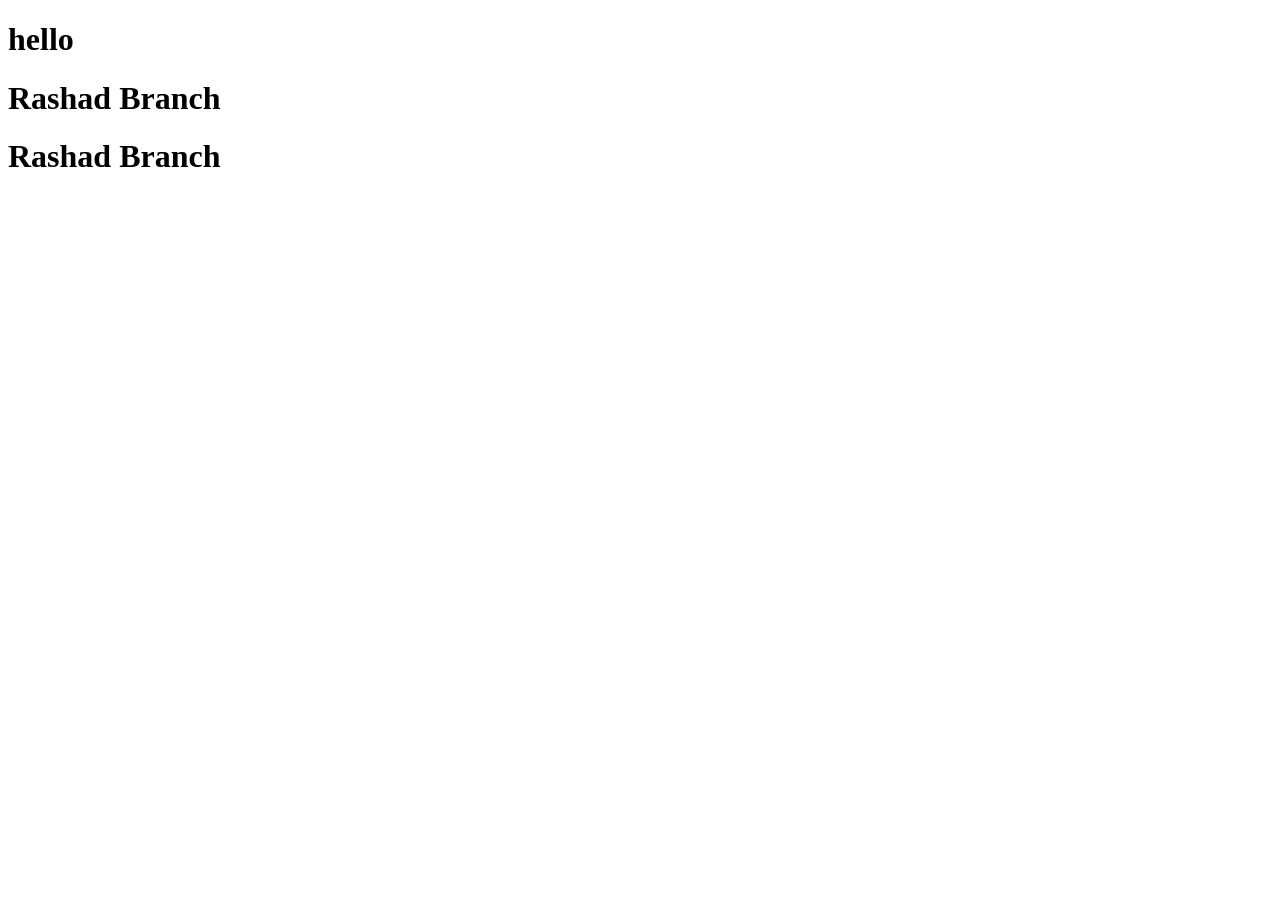
==== frontend/index.html @ f9af2b74 "Merge pull request #21 from GDG-TSU/rashad_branch Rashad branch" ====
<!DOCTYPE html>
<html lang="en">
<head>
    <meta charset="UTF-8">
    <meta name="viewport" content="width=device-width, initial-scale=1.0">
    <title>Document</title>
</head>
<body> 
    <h1>hello</h1>
    <h1>Rashad Branch</h1>
    <h1>Rashad Branch</h1>
    
</body>
</html>
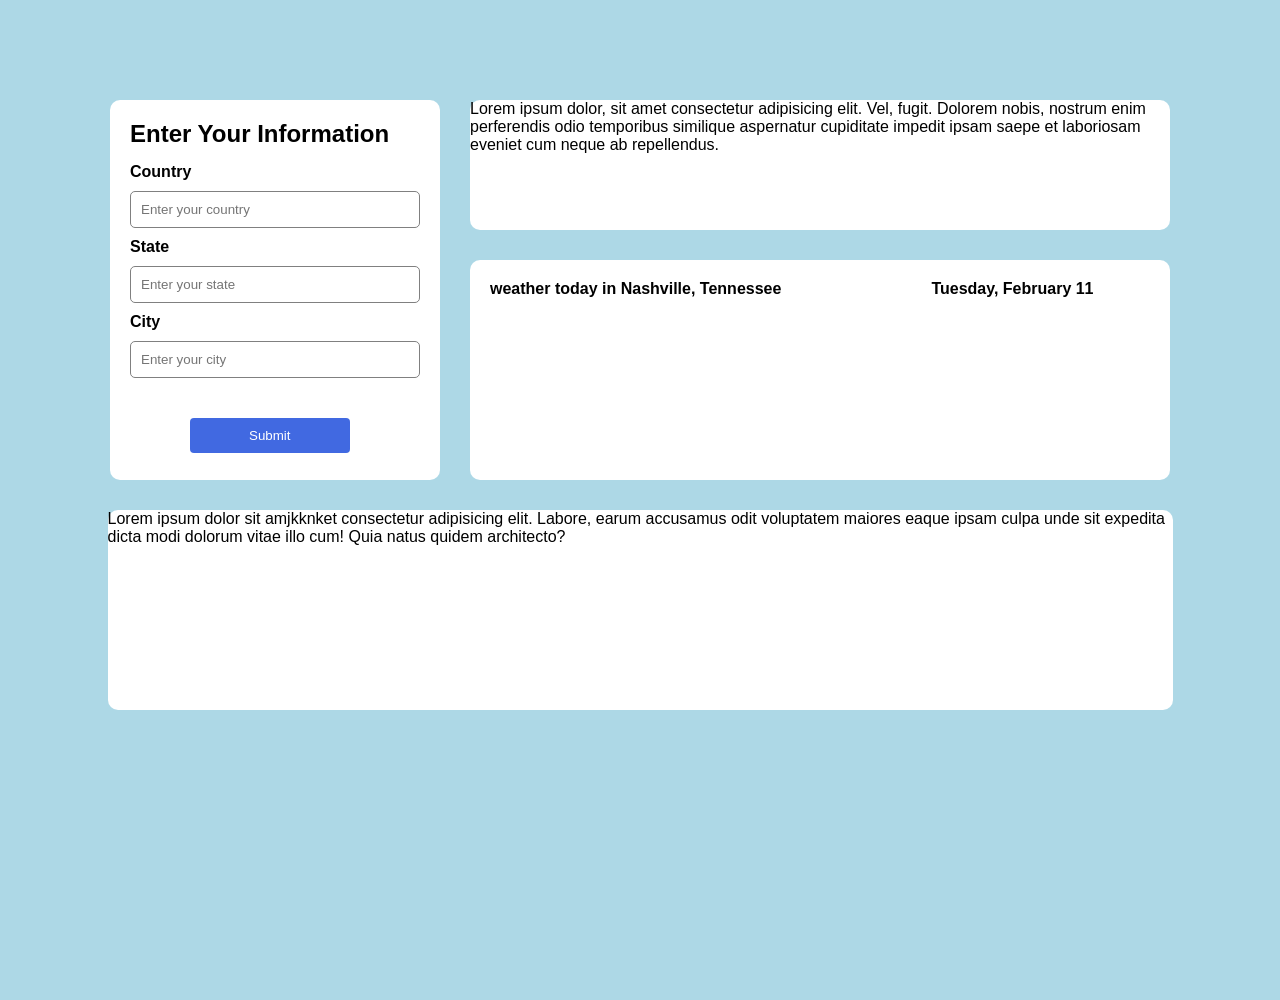
==== commit d8a28f74: "Changed name" ====
--- a/frontend/index.html
+++ b/frontend/index.html
@@ -3,12 +3,50 @@
 <head>
     <meta charset="UTF-8">
     <meta name="viewport" content="width=device-width, initial-scale=1.0">
-    <title>Document</title>
+    <title>skywatch TSU</title>
+    <link rel="stylesheet" href="index.css">
 </head>
-<body> 
-    <h1>hello</h1>
-    <h1>Rashad Branch</h1>
-    <h1>Rashad Branch</h1>
+<body>
+    <div class="maincontainer">
+        <div class="top">
+
+            
+            <div class="leftform">
+                <h2>Enter Your Information</h2>
+                <form action="michael.php" method="post">
+                    <label for="country"><strong>Country</strong></label><br>
+                    <input type="text" id="country" name="country" value="" placeholder="Enter your country"><br>
+                    <label for="state"><strong>State</strong></label><br>
+                    <input type="text" id="state" name="state" value="" placeholder="Enter your state"><br>
+                    <label for="City"><strong>City</strong></label><br>  
+                    <input type="text" id="state" name="state" value="" placeholder="Enter your city"><br>
+                    <button type="submit">Submit</button>
+                </form>
+             </div>
+
+             <div class="rightside">
+                <div class="topright">
+                    <p>Lorem ipsum dolor, sit amet consectetur adipisicing elit. Vel, fugit. Dolorem nobis, nostrum enim perferendis odio temporibus similique aspernatur cupiditate impedit ipsam saepe et laboriosam eveniet cum neque ab repellendus.</p>
+                </div>
+
+                <div class="bottomright">
+                    <div class="bottomrightcontainer">
+                        <h4>weather today in Nashville, Tennessee</h4>  <h4>Tuesday, February 11</h4>
+                    </div>
+                    
+                </div>
+                
+
+            </div>
+        </div>
     
+        <div class="bottom">
+            <p>Lorem ipsum dolor sit amjkknket consectetur adipisicing elit. Labore, earum accusamus odit voluptatem maiores eaque ipsam culpa unde sit expedita dicta modi dolorum vitae illo cum! Quia natus quidem architecto?</p>
+        </div>
+    </div>
+   
+ 
+
+  
 </body>
 </html>
--- a/frontend/index.css
+++ b/frontend/index.css
@@ -0,0 +1,93 @@
+*{
+    margin: 0;
+    padding: 0;
+    box-sizing: border-box;
+    font-family: Arial, sans-serif;
+}
+
+
+body{
+    background-color: lightblue;
+    width: 100vw;
+    height: 100vh;
+}
+
+.maincontainer{
+    display: flex;
+    flex-direction: column;
+    gap: 30px;
+    align-items: center;
+    margin-top: 100px;
+}
+
+.top{
+    display: flex;
+    flex-direction: row;
+    gap: 30px;
+}
+
+.bottom{
+    background-color: white; 
+    border-radius: 10px;
+    width: 1065px;
+    height: 200px; 
+}
+
+.leftform{
+    display: flex;
+    flex-direction: column;
+    gap: 15px;
+    background-color: white;
+    border-radius: 10px;
+    width: 330px;
+    height: 380px;
+    padding: 20px;
+}
+
+.rightside{
+    display: flex;
+    flex-direction: column;
+    gap: 30px;
+}
+
+.topright{
+    background-color: white;
+    border-radius: 10px;
+    width: 700px;
+    height: 130px;
+    
+}
+
+.bottomright{
+    background-color: white;
+    border-radius: 10px;
+    width: 700px;
+    height: 220px;
+}
+
+input, textarea{
+    width: 100%;
+    padding: 10px;
+    margin: 10px 0;
+    border: 1px solid grey;
+    border-radius: 5px;
+}   
+
+
+button{
+    width: 55%;
+    padding: 10px;
+    margin: 30px 60px;
+    border: none;
+    border-radius: 4px;
+    color: white;
+    background-color: royalblue;
+}
+
+.bottomrightcontainer{
+    display: flex;
+    flex-direction: row;
+    gap: 150px;
+    padding: 20px;
+}
+
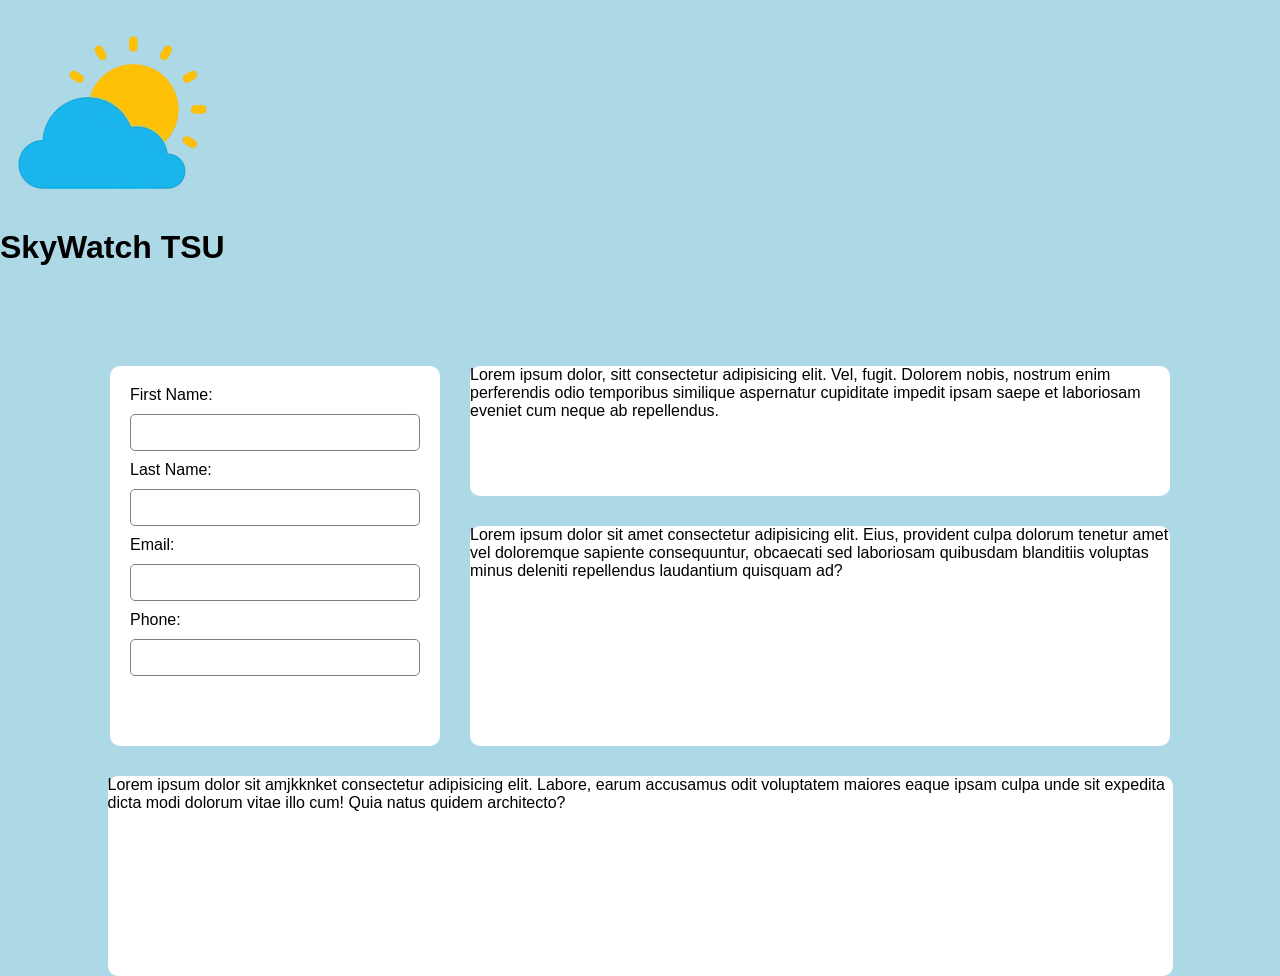
==== commit d151abe8: "changes" ====
--- a/frontend/index.html
+++ b/frontend/index.html
@@ -3,46 +3,57 @@
 <head>
     <meta charset="UTF-8">
     <meta name="viewport" content="width=device-width, initial-scale=1.0">
-    <title>skywatch TSU</title>
+    <title>Sky-Watch-TSU</title>
     <link rel="stylesheet" href="index.css">
 </head>
 <body>
+    <div class="header-container">
+        <div class="header-image">
+            <img class="img-weatherlogo" src="../assets/weather.png" alt="SkyWatch TSU">
+        </div>
+
+
+        <div class="header-text">
+            <h1>SkyWatch TSU</h1>
+        </div>
+
+    </div>
+
     <div class="maincontainer">
+
         <div class="top">
+            <div class="leftform">
+                <form action="michael.php" method="post">
+                    <label for="fname">First Name:</label><br>
+                    <input type="text" id="fname" name="fname" value=""><br>
+                    <label for="lname">Last Name:</label><br>
+                    <input type="text" id="lname" name="lname" value=""><br>
+                    <label for="email">Email:</label><br>
+                    <input type="text" id="email" name="email" value=""><br>
+                    <label for="phone">Phone:</label><br>
+                    <input type="text" id="phone" name="phone" value=""><br>    
+                </form>
+            </div>
 
-            
-            <div class="leftform">
-                <h2>Enter Your Information</h2>
-                <form action="michael.php" method="post">
-                    <label for="country"><strong>Country</strong></label><br>
-                    <input type="text" id="country" name="country" value="" placeholder="Enter your country"><br>
-                    <label for="state"><strong>State</strong></label><br>
-                    <input type="text" id="state" name="state" value="" placeholder="Enter your state"><br>
-                    <label for="City"><strong>City</strong></label><br>  
-                    <input type="text" id="state" name="state" value="" placeholder="Enter your city"><br>
-                    <button type="submit">Submit</button>
-                </form>
-             </div>
-
-             <div class="rightside">
+            <div class="rightside">
                 <div class="topright">
-                    <p>Lorem ipsum dolor, sit amet consectetur adipisicing elit. Vel, fugit. Dolorem nobis, nostrum enim perferendis odio temporibus similique aspernatur cupiditate impedit ipsam saepe et laboriosam eveniet cum neque ab repellendus.</p>
+                    <p>Lorem ipsum dolor, sitt consectetur adipisicing elit. Vel, fugit. Dolorem nobis, nostrum enim perferendis odio temporibus similique aspernatur cupiditate impedit ipsam saepe et laboriosam eveniet cum neque ab repellendus.</p>
                 </div>
 
                 <div class="bottomright">
-                    <div class="bottomrightcontainer">
-                        <h4>weather today in Nashville, Tennessee</h4>  <h4>Tuesday, February 11</h4>
-                    </div>
-                    
+                    <p>Lorem ipsum dolor sit amet consectetur adipisicing elit. Eius, provident culpa dolorum tenetur amet vel doloremque sapiente consequuntur, obcaecati sed laboriosam quibusdam blanditiis voluptas minus deleniti repellendus laudantium quisquam ad?</p>
                 </div>
                 
 
             </div>
+            
         </div>
-    
+
         <div class="bottom">
             <p>Lorem ipsum dolor sit amjkknket consectetur adipisicing elit. Labore, earum accusamus odit voluptatem maiores eaque ipsam culpa unde sit expedita dicta modi dolorum vitae illo cum! Quia natus quidem architecto?</p>
         </div>
+    
+        
     </div>
    
  
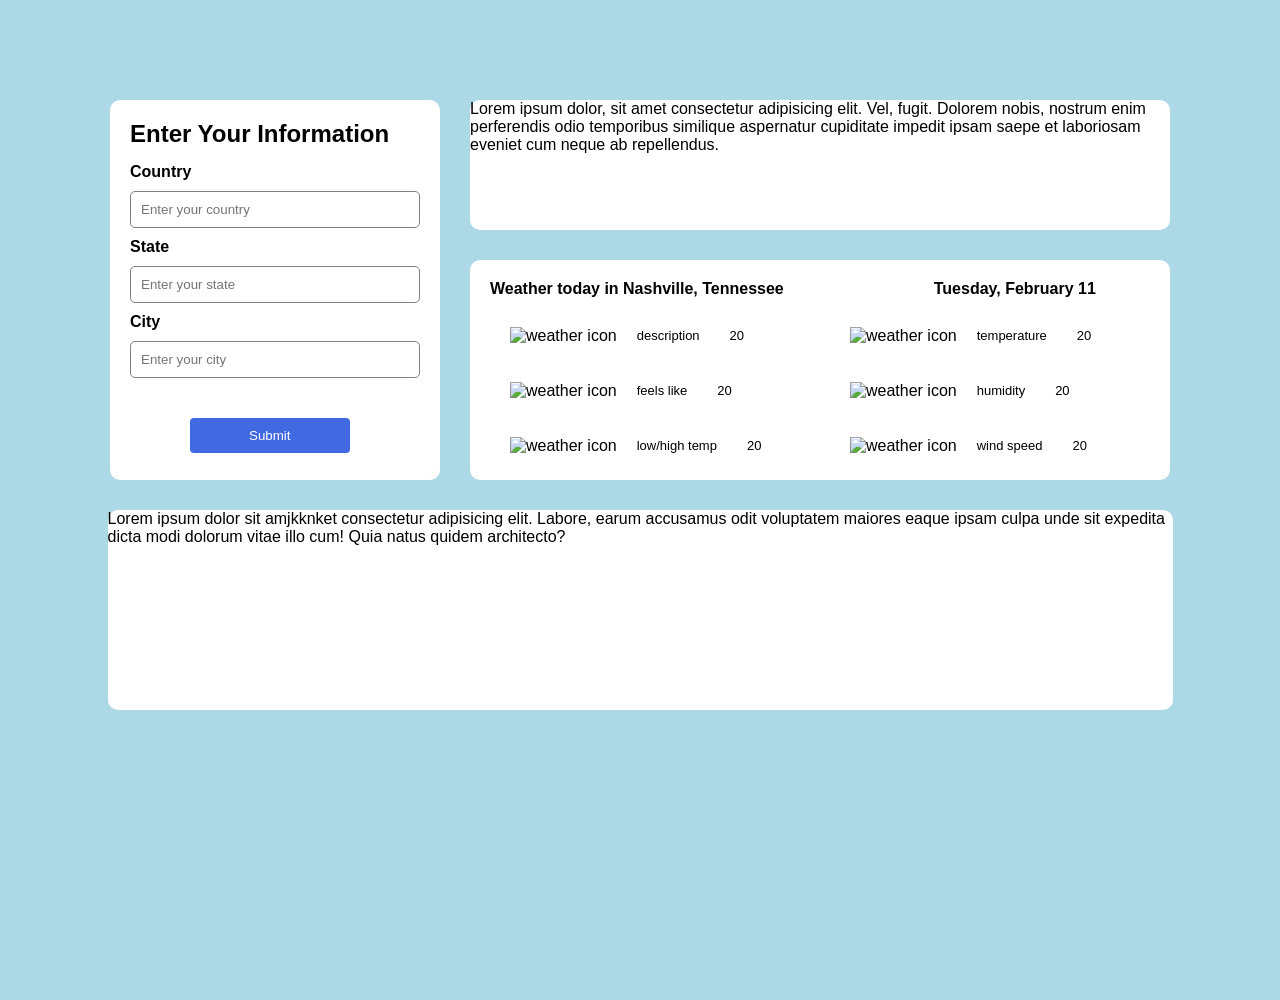
==== commit 7185b179: "bottom right complete" ====
--- a/frontend/index.html
+++ b/frontend/index.html
@@ -3,57 +3,83 @@
 <head>
     <meta charset="UTF-8">
     <meta name="viewport" content="width=device-width, initial-scale=1.0">
-    <title>Sky-Watch-TSU</title>
+    <title>skywatch TSU</title>
     <link rel="stylesheet" href="index.css">
 </head>
 <body>
-    <div class="header-container">
-        <div class="header-image">
-            <img class="img-weatherlogo" src="../assets/weather.png" alt="SkyWatch TSU">
-        </div>
+    <div class="maincontainer">
+        <div class="top">
 
+            
+            <div class="leftform">
+                <h2>Enter Your Information</h2>
+                <form action="michael.php" method="post">
+                    <label for="country"><strong>Country</strong></label><br>
+                    <input type="text" id="country" name="country" value="" placeholder="Enter your country"><br>
+                    <label for="state"><strong>State</strong></label><br>
+                    <input type="text" id="state" name="state" value="" placeholder="Enter your state"><br>
+                    <label for="City"><strong>City</strong></label><br>  
+                    <input type="text" id="state" name="state" value="" placeholder="Enter your city"><br>
+                    <button type="submit">Submit</button>
+                </form>
+             </div>
 
-        <div class="header-text">
-            <h1>SkyWatch TSU</h1>
-        </div>
-
-    </div>
-
-    <div class="maincontainer">
-
-        <div class="top">
-            <div class="leftform">
-                <form action="michael.php" method="post">
-                    <label for="fname">First Name:</label><br>
-                    <input type="text" id="fname" name="fname" value=""><br>
-                    <label for="lname">Last Name:</label><br>
-                    <input type="text" id="lname" name="lname" value=""><br>
-                    <label for="email">Email:</label><br>
-                    <input type="text" id="email" name="email" value=""><br>
-                    <label for="phone">Phone:</label><br>
-                    <input type="text" id="phone" name="phone" value=""><br>    
-                </form>
-            </div>
-
-            <div class="rightside">
+             <div class="rightside">
                 <div class="topright">
-                    <p>Lorem ipsum dolor, sitt consectetur adipisicing elit. Vel, fugit. Dolorem nobis, nostrum enim perferendis odio temporibus similique aspernatur cupiditate impedit ipsam saepe et laboriosam eveniet cum neque ab repellendus.</p>
+                    <p>Lorem ipsum dolor, sit amet consectetur adipisicing elit. Vel, fugit. Dolorem nobis, nostrum enim perferendis odio temporibus similique aspernatur cupiditate impedit ipsam saepe et laboriosam eveniet cum neque ab repellendus.</p>
                 </div>
 
                 <div class="bottomright">
-                    <p>Lorem ipsum dolor sit amet consectetur adipisicing elit. Eius, provident culpa dolorum tenetur amet vel doloremque sapiente consequuntur, obcaecati sed laboriosam quibusdam blanditiis voluptas minus deleniti repellendus laudantium quisquam ad?</p>
+                    <div class="bottomRightHeader">
+                        <h4>Weather today in Nashville, Tennessee</h4> 
+                        <h4>Tuesday, February 11</h4>
+                    </div>
+                    
+                    <div class="bottomRightBody">
+                        <div class="item">
+                            <img src=""alt="weather icon">
+                            <p class="pgraph">description</p>
+                            <p class="pgraph">20</p>
+                        </div>
+
+                        <div class="item">
+                            <img src=""alt="weather icon">
+                            <p class="pgraph">temperature</p>
+                            <p class="pgraph">20</p>
+                        </div>
+
+                        <div class="item">
+                            <img src=""alt="weather icon">
+                            <p class="pgraph">feels like</p>
+                            <p class="pgraph">20</p>
+                        </div>
+
+                        <div class="item">
+                            <img src=""alt="weather icon">
+                            <p class="pgraph">humidity</p>
+                            <p class="pgraph">20</p>
+                        </div>
+
+                        <div class="item">
+                            <img src=""alt="weather icon">
+                            <p class="pgraph">low/high temp</p>
+                            <p class="pgraph">20</p>
+                        </div>
+
+                        <div class="item">
+                            <img src=""alt="weather icon">
+                            <p class="pgraph">wind speed</p>
+                            <p class="pgraph">20</p>
+                        </div>           
+
+                    </div>
                 </div>
-                
-
             </div>
-            
         </div>
-
+    
         <div class="bottom">
             <p>Lorem ipsum dolor sit amjkknket consectetur adipisicing elit. Labore, earum accusamus odit voluptatem maiores eaque ipsam culpa unde sit expedita dicta modi dolorum vitae illo cum! Quia natus quidem architecto?</p>
         </div>
-    
-        
     </div>
    
  
--- a/frontend/index.css
+++ b/frontend/index.css
@@ -84,10 +84,29 @@
     background-color: royalblue;
 }
 
-.bottomrightcontainer{
+.bottomRightHeader{
     display: flex;
     flex-direction: row;
     gap: 150px;
     padding: 20px;
 }
 
+.bottomRightBody {
+    display: grid;
+    grid-template-columns: repeat(2, 1fr);
+    gap: 20px;
+    padding-left: 40px;
+}
+
+.pgraph{
+    font-size: 13px;
+    padding: 10px
+}
+
+.item{
+    display: flex;
+    flex-direction: row;
+    gap: 10px;
+    text-align: center;
+    align-items: center;
+}
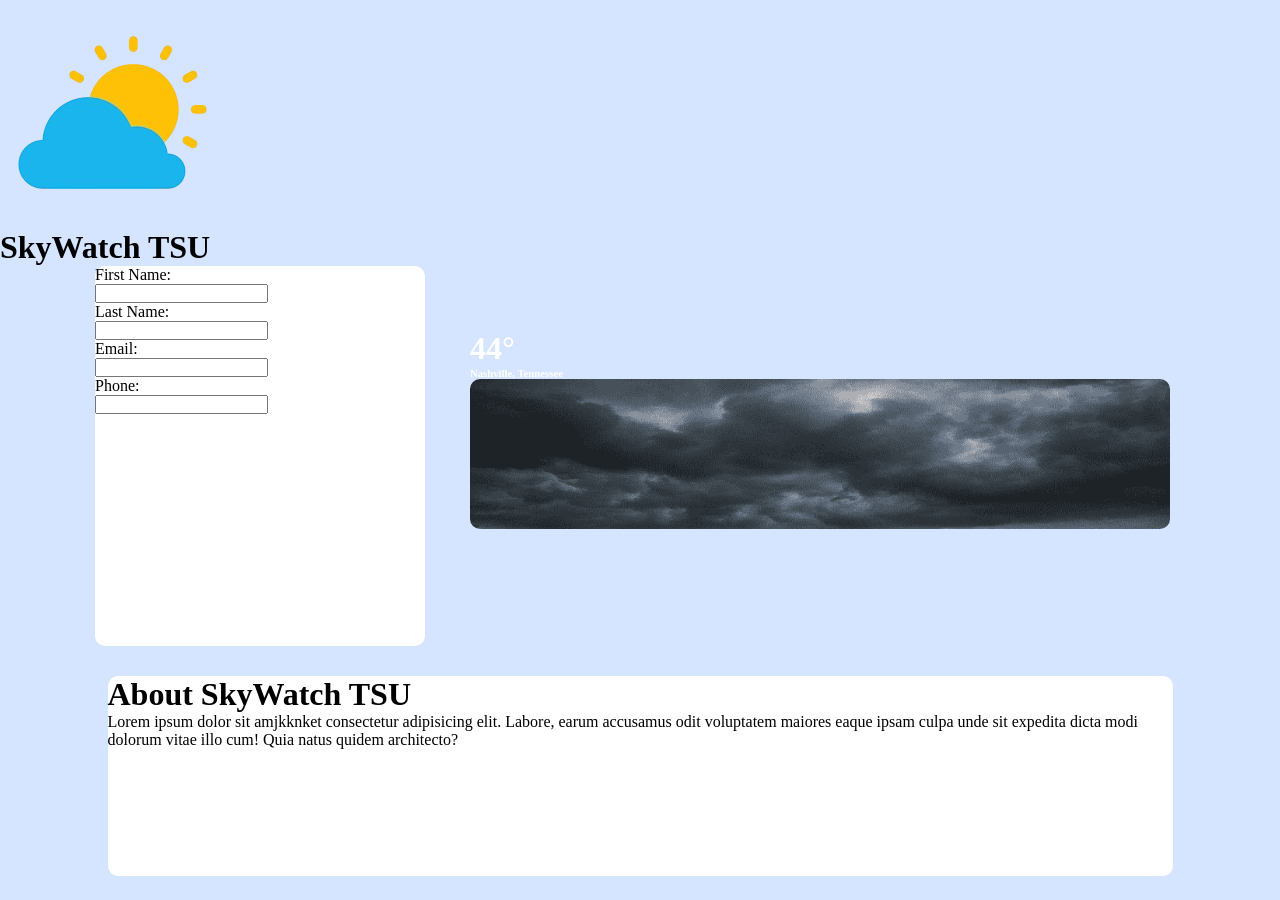
==== commit 0481d9a2: "updated code" ====
--- a/frontend/index.html
+++ b/frontend/index.html
@@ -3,83 +3,62 @@
 <head>
     <meta charset="UTF-8">
     <meta name="viewport" content="width=device-width, initial-scale=1.0">
-    <title>skywatch TSU</title>
+    <title>Sky-Watch-TSU</title>
     <link rel="stylesheet" href="index.css">
 </head>
 <body>
+    <div class="header-container">
+        <div class="header-image">
+            <img class="img-weatherlogo" src="../assets/weather.png" alt="SkyWatch TSU">
+        </div>
+
+
+        <div class="header-text">
+            <h1>SkyWatch TSU</h1>
+        </div>
+
+    </div>
+
     <div class="maincontainer">
+
         <div class="top">
+            <div class="leftform">
+                <form action="michael.php" method="post">
+                    <label for="fname">First Name:</label><br>
+                    <input type="text" id="fname" name="fname" value=""><br>
+                    <label for="lname">Last Name:</label><br>
+                    <input type="text" id="lname" name="lname" value=""><br>
+                    <label for="email">Email:</label><br>
+                    <input type="text" id="email" name="email" value=""><br>
+                    <label for="phone">Phone:</label><br>
+                    <input type="text" id="phone" name="phone" value=""><br>    
+                </form>
+            </div>
 
-            
-            <div class="leftform">
-                <h2>Enter Your Information</h2>
-                <form action="michael.php" method="post">
-                    <label for="country"><strong>Country</strong></label><br>
-                    <input type="text" id="country" name="country" value="" placeholder="Enter your country"><br>
-                    <label for="state"><strong>State</strong></label><br>
-                    <input type="text" id="state" name="state" value="" placeholder="Enter your state"><br>
-                    <label for="City"><strong>City</strong></label><br>  
-                    <input type="text" id="state" name="state" value="" placeholder="Enter your city"><br>
-                    <button type="submit">Submit</button>
-                </form>
-             </div>
-
-             <div class="rightside">
+            <div class="rightside">
                 <div class="topright">
-                    <p>Lorem ipsum dolor, sit amet consectetur adipisicing elit. Vel, fugit. Dolorem nobis, nostrum enim perferendis odio temporibus similique aspernatur cupiditate impedit ipsam saepe et laboriosam eveniet cum neque ab repellendus.</p>
+                    <div class="text">
+                        <h1>44°</h1>
+                        <h6>Nashville, Tennessee</h6>
+                        <img class="cloud" src="../assets/cloud.png" alt="cloudpic">
+                    </div>
                 </div>
 
                 <div class="bottomright">
-                    <div class="bottomRightHeader">
-                        <h4>Weather today in Nashville, Tennessee</h4> 
-                        <h4>Tuesday, February 11</h4>
-                    </div>
-                    
-                    <div class="bottomRightBody">
-                        <div class="item">
-                            <img src=""alt="weather icon">
-                            <p class="pgraph">description</p>
-                            <p class="pgraph">20</p>
-                        </div>
+                
+                </div>
+                
 
-                        <div class="item">
-                            <img src=""alt="weather icon">
-                            <p class="pgraph">temperature</p>
-                            <p class="pgraph">20</p>
-                        </div>
+            </div>
+            
+        </div>
 
-                        <div class="item">
-                            <img src=""alt="weather icon">
-                            <p class="pgraph">feels like</p>
-                            <p class="pgraph">20</p>
-                        </div>
-
-                        <div class="item">
-                            <img src=""alt="weather icon">
-                            <p class="pgraph">humidity</p>
-                            <p class="pgraph">20</p>
-                        </div>
-
-                        <div class="item">
-                            <img src=""alt="weather icon">
-                            <p class="pgraph">low/high temp</p>
-                            <p class="pgraph">20</p>
-                        </div>
-
-                        <div class="item">
-                            <img src=""alt="weather icon">
-                            <p class="pgraph">wind speed</p>
-                            <p class="pgraph">20</p>
-                        </div>           
-
-                    </div>
-                </div>
-            </div>
+        <div class="bottom">
+            <h1 class="centered">About SkyWatch TSU</h1>
+            <p>Lorem ipsum dolor sit amjkknket consectetur adipisicing elit. Labore, earum accusamus odit voluptatem maiores eaque ipsam culpa unde sit expedita dicta modi dolorum vitae illo cum! Quia natus quidem architecto?</p>
         </div>
     
-        <div class="bottom">
-            <p>Lorem ipsum dolor sit amjkknket consectetur adipisicing elit. Labore, earum accusamus odit voluptatem maiores eaque ipsam culpa unde sit expedita dicta modi dolorum vitae illo cum! Quia natus quidem architecto?</p>
-        </div>
+        
     </div>
    
  
--- a/frontend/index.css
+++ b/frontend/index.css
@@ -2,12 +2,11 @@
     margin: 0;
     padding: 0;
     box-sizing: border-box;
-    font-family: Arial, sans-serif;
 }
 
 
 body{
-    background-color: lightblue;
+    background-color: #D5E4FF;
     width: 100vw;
     height: 100vh;
 }
@@ -16,13 +15,15 @@
     display: flex;
     flex-direction: column;
     gap: 30px;
+    justify-content: center;
     align-items: center;
-    margin-top: 100px;
 }
 
 .top{
     display: flex;
     flex-direction: row;
+    justify-items: center;
+    align-items: center;
     gap: 30px;
 }
 
@@ -30,18 +31,15 @@
     background-color: white; 
     border-radius: 10px;
     width: 1065px;
-    height: 200px; 
+    height: 200px;
+   
 }
 
 .leftform{
-    display: flex;
-    flex-direction: column;
-    gap: 15px;
     background-color: white;
     border-radius: 10px;
     width: 330px;
     height: 380px;
-    padding: 20px;
 }
 
 .rightside{
@@ -50,13 +48,26 @@
     gap: 30px;
 }
 
+
 .topright{
-    background-color: white;
-    border-radius: 10px;
-    width: 700px;
-    height: 130px;
-    
+    img {
+        height: 150px;
+        width: 700px;
+        border-radius: 10px;
+    }
+
+.text {
+    float: left;
+    color: white;
+    padding: 15px;
+    margin-bottom: 20px;
 }
+
+.centered {
+    text-align: center;
+    font-family: Arial, Helvetica, sans-serif;
+}
+
 
 .bottomright{
     background-color: white;
@@ -65,48 +76,20 @@
     height: 220px;
 }
 
-input, textarea{
-    width: 100%;
-    padding: 10px;
-    margin: 10px 0;
-    border: 1px solid grey;
-    border-radius: 5px;
-}   
-
-
-button{
-    width: 55%;
-    padding: 10px;
-    margin: 30px 60px;
-    border: none;
-    border-radius: 4px;
-    color: white;
-    background-color: royalblue;
+.header-container{
+    display: flex;  
+    flex-direction: row; 
+    justify-content: start;
+    align-items: center;
+    gap: 10px;
 }
 
-.bottomRightHeader{
-    display: flex;
-    flex-direction: row;
-    gap: 150px;
-    padding: 20px;
+.img-weatherlogo{
+    width: 50px;
+    margin: 10px;
 }
 
-.bottomRightBody {
-    display: grid;
-    grid-template-columns: repeat(2, 1fr);
-    gap: 20px;
-    padding-left: 40px;
-}
-
-.pgraph{
-    font-size: 13px;
-    padding: 10px
-}
-
-.item{
+.header-text{
     display: flex;
-    flex-direction: row;
-    gap: 10px;
-    text-align: center;
-    align-items: center;
+    font-size: 15px;
 }
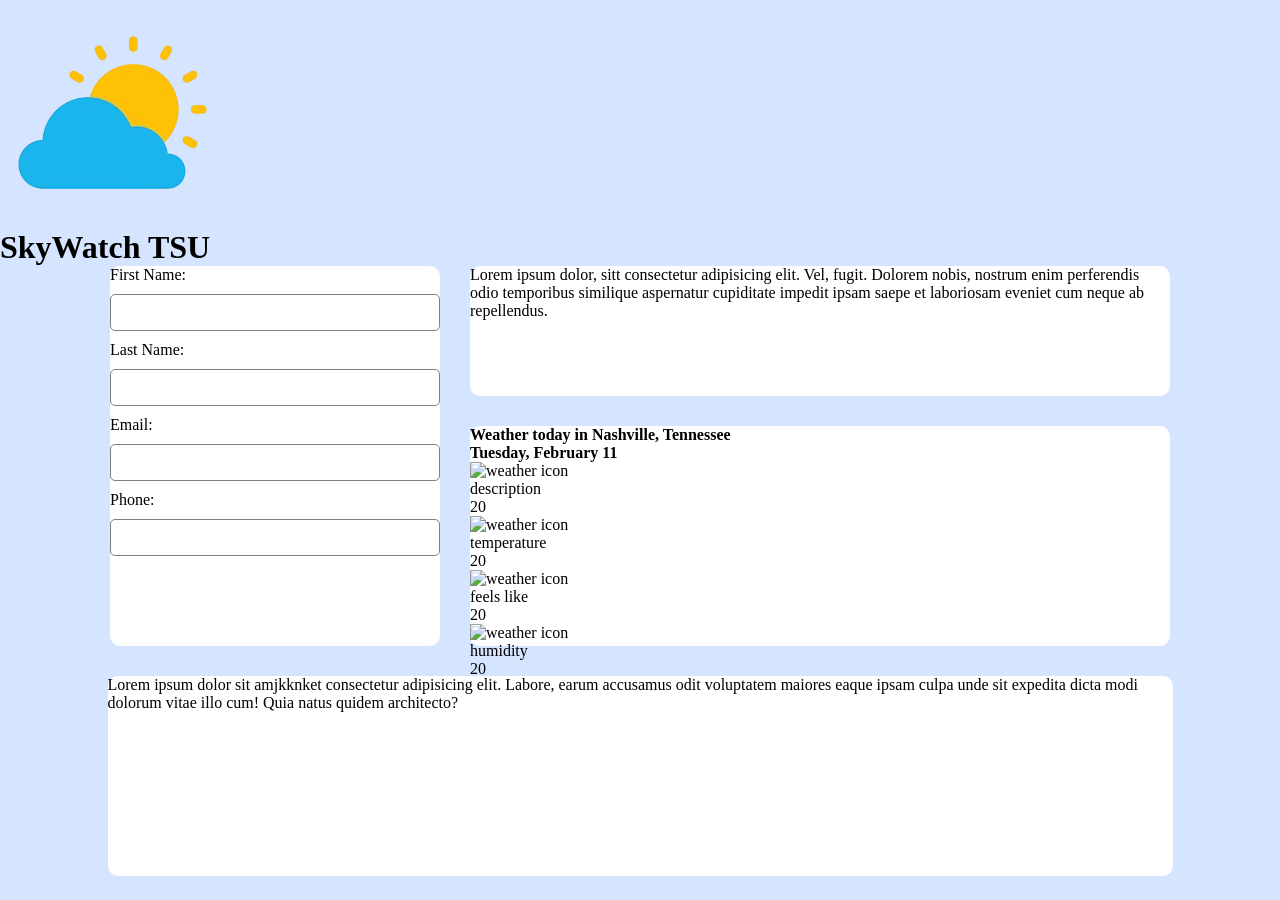
==== commit 4566c51c: "Merge branch 'frontend_branch' of https://github.com/GDG-TSU/skywatch-tsu-web into michael_branch" ====
--- a/frontend/index.html
+++ b/frontend/index.html
@@ -37,24 +37,59 @@
 
             <div class="rightside">
                 <div class="topright">
-                    <div class="text">
-                        <h1>44°</h1>
-                        <h6>Nashville, Tennessee</h6>
-                        <img class="cloud" src="../assets/cloud.png" alt="cloudpic">
-                    </div>
+                    <p>Lorem ipsum dolor, sitt consectetur adipisicing elit. Vel, fugit. Dolorem nobis, nostrum enim perferendis odio temporibus similique aspernatur cupiditate impedit ipsam saepe et laboriosam eveniet cum neque ab repellendus.</p>
                 </div>
 
                 <div class="bottomright">
-                
+                    <div class="bottomRightHeader">
+                        <h4>Weather today in Nashville, Tennessee</h4> 
+                        <h4>Tuesday, February 11</h4>
+                    </div>
+                    
+                    <div class="bottomRightBody">
+                        <div class="item">
+                            <img src=""alt="weather icon">
+                            <p class="pgraph">description</p>
+                            <p class="pgraph">20</p>
+                        </div>
+
+                        <div class="item">
+                            <img src=""alt="weather icon">
+                            <p class="pgraph">temperature</p>
+                            <p class="pgraph">20</p>
+                        </div>
+
+                        <div class="item">
+                            <img src=""alt="weather icon">
+                            <p class="pgraph">feels like</p>
+                            <p class="pgraph">20</p>
+                        </div>
+
+                        <div class="item">
+                            <img src=""alt="weather icon">
+                            <p class="pgraph">humidity</p>
+                            <p class="pgraph">20</p>
+                        </div>
+
+                        <div class="item">
+                            <img src=""alt="weather icon">
+                            <p class="pgraph">low/high temp</p>
+                            <p class="pgraph">20</p>
+                        </div>
+
+                        <div class="item">
+                            <img src=""alt="weather icon">
+                            <p class="pgraph">wind speed</p>
+                            <p class="pgraph">20</p>
+                        </div>           
+
+                    </div>
                 </div>
-                
-
             </div>
             
         </div>
 
         <div class="bottom">
-            <h1 class="centered">About SkyWatch TSU</h1>
             <p>Lorem ipsum dolor sit amjkknket consectetur adipisicing elit. Labore, earum accusamus odit voluptatem maiores eaque ipsam culpa unde sit expedita dicta modi dolorum vitae illo cum! Quia natus quidem architecto?</p>
         </div>
     
--- a/frontend/index.css
+++ b/frontend/index.css
@@ -48,26 +48,13 @@
     gap: 30px;
 }
 
-
 .topright{
-    img {
-        height: 150px;
-        width: 700px;
-        border-radius: 10px;
-    }
-
-.text {
-    float: left;
-    color: white;
-    padding: 15px;
-    margin-bottom: 20px;
+    background-color: white;
+    border-radius: 10px;
+    width: 700px;
+    height: 130px;
+    
 }
-
-.centered {
-    text-align: center;
-    font-family: Arial, Helvetica, sans-serif;
-}
-
 
 .bottomright{
     background-color: white;
@@ -76,6 +63,26 @@
     height: 220px;
 }
 
+input, textarea{
+    width: 100%;
+    padding: 10px;
+    margin: 10px 0;
+    border: 1px solid grey;
+    border-radius: 5px;
+}   
+
+
+button{
+    width: 55%;
+    padding: 10px;
+    margin: 30px 60px;
+    border: none;
+    border-radius: 4px;
+    color: white;
+    background-color: royalblue;
+}
+
+.bottomRightHeader{
 .header-container{
     display: flex;  
     flex-direction: row; 
@@ -92,4 +99,24 @@
 .header-text{
     display: flex;
     font-size: 15px;
+}
+
+.bottomRightBody {
+    display: grid;
+    grid-template-columns: repeat(2, 1fr);
+    gap: 20px;
+    padding-left: 40px;
+}
+
+.pgraph{
+    font-size: 13px;
+    padding: 10px
+}
+
+.item{
+    display: flex;
+    flex-direction: row;
+    gap: 10px;
+    text-align: center;
+    align-items: center;
 }
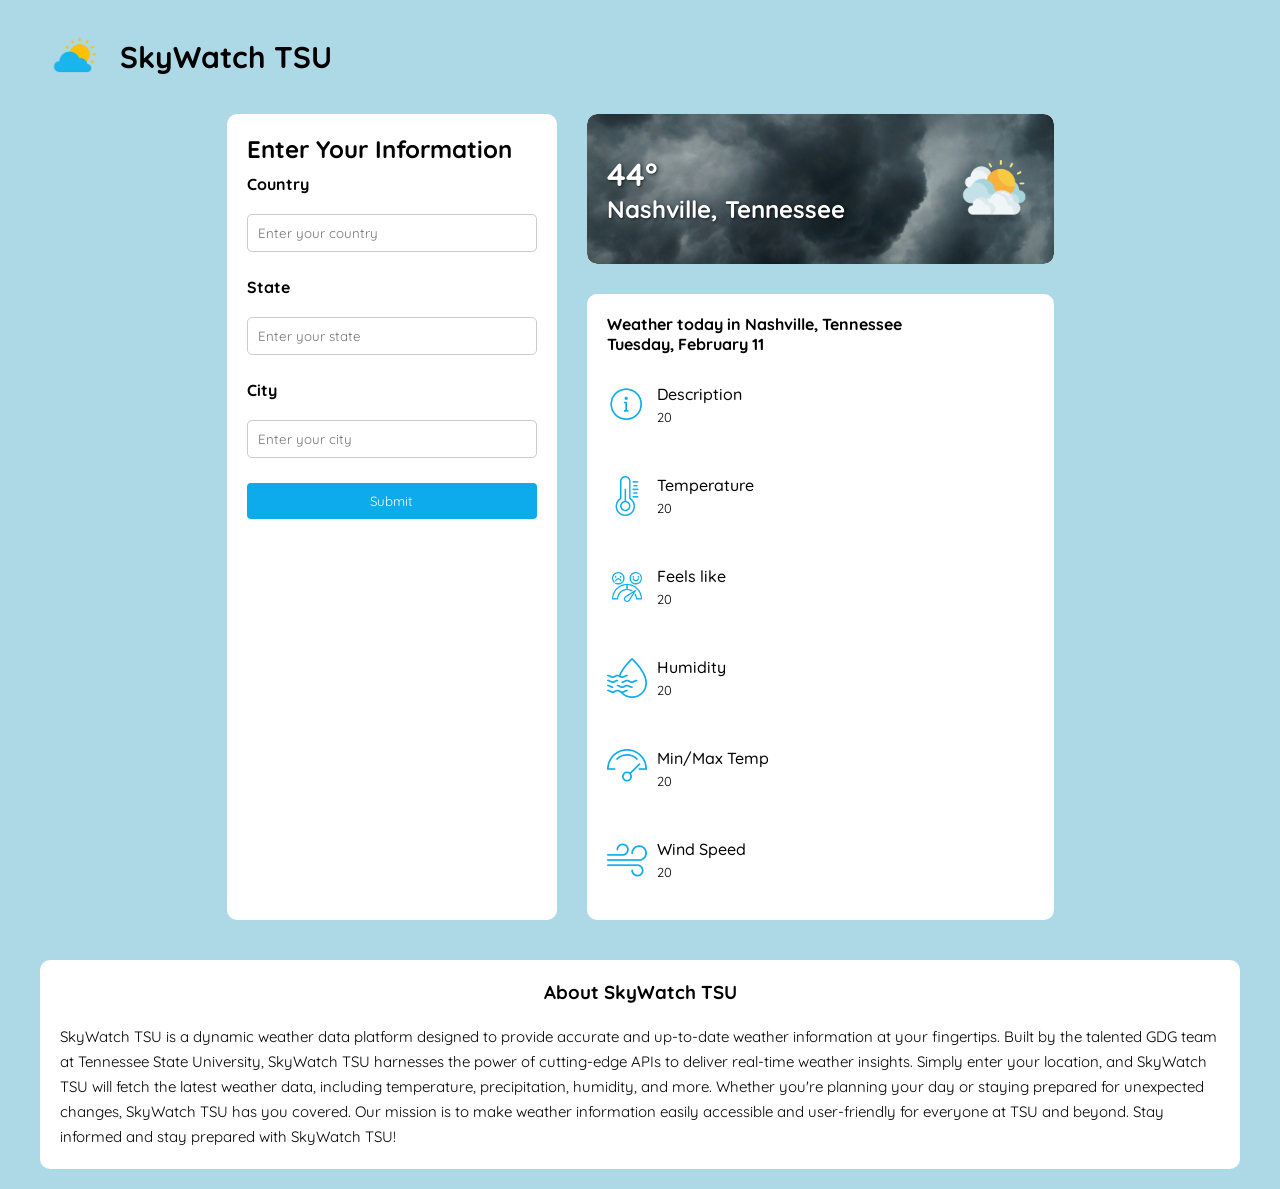
==== commit 3a576dab: "Fixed the layout, fonts and added a lots of ui improvements" ====
--- a/frontend/index.html
+++ b/frontend/index.html
@@ -5,39 +5,53 @@
     <meta name="viewport" content="width=device-width, initial-scale=1.0">
     <title>Sky-Watch-TSU</title>
     <link rel="stylesheet" href="index.css">
+    <link rel="preconnect" href="https://fonts.googleapis.com">
+    <link rel="preconnect" href="https://fonts.gstatic.com" crossorigin>
+    <link href="https://fonts.googleapis.com/css2?family=Quicksand:wght@300..700&display=swap" rel="stylesheet">
 </head>
+
 <body>
-    <div class="header-container">
-        <div class="header-image">
-            <img class="img-weatherlogo" src="../assets/weather.png" alt="SkyWatch TSU">
+    <header>
+        <div class="header-container">
+            <div class="header-image">
+                <img class="img-weatherlogo" src="../assets/weather.png" alt="SkyWatch TSU">
+            </div>
+            <div class="header-text">
+                <h1>SkyWatch TSU</h1>
+            </div>
         </div>
-
-
-        <div class="header-text">
-            <h1>SkyWatch TSU</h1>
-        </div>
-
-    </div>
-
+    </header>
+    
     <div class="maincontainer">
-
         <div class="top">
             <div class="leftform">
-                <form action="michael.php" method="post">
-                    <label for="fname">First Name:</label><br>
-                    <input type="text" id="fname" name="fname" value=""><br>
-                    <label for="lname">Last Name:</label><br>
-                    <input type="text" id="lname" name="lname" value=""><br>
-                    <label for="email">Email:</label><br>
-                    <input type="text" id="email" name="email" value=""><br>
-                    <label for="phone">Phone:</label><br>
-                    <input type="text" id="phone" name="phone" value=""><br>    
+                <h2>Enter Your Information</h2>
+                <form action="michael.php" method="post" class="form-content">
+                    <label for="country"><strong>Country</strong></label><br>
+                    <input type="text" id="country" name="country" placeholder="Enter your country"><br>
+                    
+                    <label for="state"><strong>State</strong></label><br>
+                    <input type="text" id="state" name="state" placeholder="Enter your state"><br>
+                    
+                    <label for="city"><strong>City</strong></label><br>  
+                    <input type="text" id="city" name="city" placeholder="Enter your city"><br>
+                    
+                    <button type="submit">Submit</button>
                 </form>
             </div>
 
             <div class="rightside">
                 <div class="topright">
-                    <p>Lorem ipsum dolor, sitt consectetur adipisicing elit. Vel, fugit. Dolorem nobis, nostrum enim perferendis odio temporibus similique aspernatur cupiditate impedit ipsam saepe et laboriosam eveniet cum neque ab repellendus.</p>
+                    <img src="../assets/weatherIcons/cloudy.jpg" alt="Weather background" class="weather-image"> 
+                    <div class="weather-overlay">
+                        <div class="topRightContent">
+                            <h1 class="number">44°</h1>
+                            <h2 class="location">Nashville, Tennessee</h2>  
+                        </div>
+                        <div class="topRightImage">
+                            <img class="topRightIcon" src="../assets/weatherIcons/clouds.png" alt="Weather icon"> 
+                        </div>
+                    </div>
                 </div>
 
                 <div class="bottomright">
@@ -48,56 +62,64 @@
                     
                     <div class="bottomRightBody">
                         <div class="item">
-                            <img src=""alt="weather icon">
-                            <p class="pgraph">description</p>
-                            <p class="pgraph">20</p>
+                            <img class="itemlogo" src="../assets/Icons/info.png" alt="weather icon">
+                            <div class="item-text">
+                                <p class="pgraph-H">Description</p>
+                                <p class="pgraph">20</p>
+                            </div>
                         </div>
 
                         <div class="item">
-                            <img src=""alt="weather icon">
-                            <p class="pgraph">temperature</p>
-                            <p class="pgraph">20</p>
+                            <img class="itemlogo" src="../assets/Icons/thermometer-3.png" alt="weather icon">
+                            <div class="item-text">
+                                <p class="pgraph-H">Temperature</p>
+                                <p class="pgraph">20</p>
+                            </div>
                         </div>
 
                         <div class="item">
-                            <img src=""alt="weather icon">
-                            <p class="pgraph">feels like</p>
-                            <p class="pgraph">20</p>
+                            <img class="itemlogo" src="../assets/Icons/feedback.png" alt="weather icon">
+                            <div class="item-text">
+                                <p class="pgraph-H">Feels like</p>
+                                <p class="pgraph">20</p>
+                            </div>
                         </div>
 
                         <div class="item">
-                            <img src=""alt="weather icon">
-                            <p class="pgraph">humidity</p>
-                            <p class="pgraph">20</p>
+                            <img class="itemlogo" src="../assets/Icons/humidity.png" alt="weather icon">
+                            <div class="item-text">
+                                <p class="pgraph-H">Humidity</p>
+                                <p class="pgraph">20</p>
+                            </div>
                         </div>
 
                         <div class="item">
-                            <img src=""alt="weather icon">
-                            <p class="pgraph">low/high temp</p>
-                            <p class="pgraph">20</p>
+                            <img class="itemlogo" src="../assets/Icons/speedometer.png" alt="weather icon">
+                            <div class="item-text">
+                                <p class="pgraph-H">Min/Max Temp</p>
+                                <p class="pgraph">20</p>
+                            </div>
                         </div>
 
                         <div class="item">
-                            <img src=""alt="weather icon">
-                            <p class="pgraph">wind speed</p>
-                            <p class="pgraph">20</p>
+                            <img class="itemlogo" src="../assets/Icons/wind-3.png" alt="weather icon">
+                            <div class="item-text">
+                                <p class="pgraph-H">Wind Speed</p>
+                                <p class="pgraph">20</p>
+                            </div>
                         </div>           
-
                     </div>
                 </div>
             </div>
-            
         </div>
 
         <div class="bottom">
-            <p>Lorem ipsum dolor sit amjkknket consectetur adipisicing elit. Labore, earum accusamus odit voluptatem maiores eaque ipsam culpa unde sit expedita dicta modi dolorum vitae illo cum! Quia natus quidem architecto?</p>
+            <h3 class="h3">About SkyWatch TSU</h3>
+            <p>
+                SkyWatch TSU is a dynamic weather data platform designed to provide accurate and up-to-date weather information at your fingertips. Built by the talented GDG team at Tennessee State University, SkyWatch TSU harnesses the power of cutting-edge APIs to deliver real-time weather insights. Simply enter your location, and SkyWatch TSU will fetch the latest weather data, including temperature, precipitation, humidity, and more. Whether you're planning your day or staying prepared for unexpected changes, SkyWatch TSU has you covered.
+                Our mission is to make weather information easily accessible and user-friendly for everyone at TSU and beyond. Stay informed and stay prepared with SkyWatch TSU!
+            </p>
         </div>
-    
-        
     </div>
-   
- 
-
-  
 </body>
 </html>
--- a/frontend/index.css
+++ b/frontend/index.css
@@ -1,122 +1,242 @@
-*{
+* {
     margin: 0;
     padding: 0;
     box-sizing: border-box;
-}
-
-
-body{
-    background-color: #D5E4FF;
-    width: 100vw;
-    height: 100vh;
-}
-
-.maincontainer{
-    display: flex;
-    flex-direction: column;
+    font-family: 'Quicksand', sans-serif;
+}
+
+body {
+    background-color: lightblue;
+    min-height: 100vh;
+    display: flex;
+    flex-direction: column;
+    align-items: center; /* Keep this */
+    padding: 20px;
+    width: 100%; /* Add this line */
+}
+
+header {
+    width: 100%;
+    max-width: 1200px;
+    margin-bottom: 20px;
+}
+
+.header-container {
+    display: flex;
+    flex-direction: row;
+    justify-content: flex-start;
+    align-items: center;
+    gap: 10px;
+}
+
+.img-weatherlogo {
+    width: 50px;
+    margin: 10px;
+}
+
+.header-text {
+    font-size: 15px;
+}
+
+.maincontainer {
+    display: flex;
+    flex-direction: column;
+    justify-content: center;
+    align-items: center;
+    gap: 40px;
+    max-width: 1200px;
+    width: 100%;
+    margin: 0 auto; /* Add this line */
+}
+
+.top {
+    display: flex;
+    flex-direction: row;
     gap: 30px;
-    justify-content: center;
-    align-items: center;
-}
-
-.top{
-    display: flex;
-    flex-direction: row;
-    justify-items: center;
-    align-items: center;
+    flex-wrap: wrap;
+}
+
+.bottom {
+    background-color: white;
+    border-radius: 10px;
+    width: 100%;
+    padding: 20px;
+    display: flex;
+    flex-direction: column;
+    gap: 20px;
+}
+
+.bottom p {
+    font-size: 15px;
+    line-height: 25px;
+}
+
+.leftform {
+    display: flex;
+    flex-direction: column;
+    background-color: white;
+    border-radius: 10px;
+    width: 100%;
+    max-width: 330px;
+    padding: 20px;
+}
+
+.rightside {
+    display: flex;
+    flex-direction: column;
     gap: 30px;
-}
-
-.bottom{
-    background-color: white; 
-    border-radius: 10px;
-    width: 1065px;
-    height: 200px;
-   
-}
-
-.leftform{
-    background-color: white;
-    border-radius: 10px;
-    width: 330px;
-    height: 380px;
-}
-
-.rightside{
-    display: flex;
-    flex-direction: column;
-    gap: 30px;
-}
-
-.topright{
-    background-color: white;
-    border-radius: 10px;
-    width: 700px;
-    height: 130px;
-    
-}
-
-.bottomright{
-    background-color: white;
-    border-radius: 10px;
-    width: 700px;
-    height: 220px;
-}
-
-input, textarea{
+    flex: 1;
+    min-width: 300px;
+}
+
+.topright {
+    background-color: white;
+    border-radius: 10px;
+    width: 100%;
+    height: 150px;
+    position: relative;
+    overflow: hidden;
+}
+
+.weather-overlay {
+    position: absolute;
+    top: 0;
+    left: 0;
+    width: 100%;
+    height: 100%;
+    display: flex;
+    justify-content: space-between;
+    align-items: center;
+    padding: 0 20px;
+}
+
+.topRightContent {
+    z-index: 2;
+}
+
+.topright .weather-image {
+    width: 100%;
+    height: 100%;
+    object-fit: cover;
+    border-radius: 10px;
+}
+
+.bottomright {
+    background-color: white;
+    border-radius: 10px;
+    width: 100%;
+    padding: 20px;
+    padding-left: 20px;
+}
+
+.form-content{
+    display: flex;
+    flex-direction: column; 
+    gap: 0px;
+    margin-top: 10px;
+}
+
+input {
     width: 100%;
     padding: 10px;
-    margin: 10px 0;
-    border: 1px solid grey;
+    border: 1px solid #ccc;
     border-radius: 5px;
-}   
-
-
-button{
-    width: 55%;
+    margin-bottom: 5px;
+}
+
+button {
+    width: 100%;
     padding: 10px;
-    margin: 30px 60px;
     border: none;
     border-radius: 4px;
     color: white;
-    background-color: royalblue;
-}
-
-.bottomRightHeader{
-.header-container{
-    display: flex;  
-    flex-direction: row; 
-    justify-content: start;
-    align-items: center;
-    gap: 10px;
-}
-
-.img-weatherlogo{
-    width: 50px;
-    margin: 10px;
-}
-
-.header-text{
-    display: flex;
-    font-size: 15px;
+    background-color: #0EABEC;
+    cursor: pointer;
+    transition: background-color 0.3s;
+}
+
+button:hover {
+    background-color: #0474a5;
+}
+
+.bottomRightHeader {
+    display: flex;
+    flex-direction: row;
+    justify-content: space-between;
+    flex-wrap: wrap;
+    margin-bottom: 30px;
 }
 
 .bottomRightBody {
     display: grid;
-    grid-template-columns: repeat(2, 1fr);
-    gap: 20px;
-    padding-left: 40px;
-}
-
-.pgraph{
+    grid-template-columns: repeat(auto-fit, minmax(200px, 1fr));
+    gap: 50px;
+    align-content: center;
+    margin-bottom: 20px;
+}
+
+.pgraph {
     font-size: 13px;
-    padding: 10px
-}
-
-.item{
-    display: flex;
-    flex-direction: row;
+}
+
+.item {
+    display: flex;
+    align-items: center;
     gap: 10px;
+}
+
+.item-text {
+    display: flex;
+    flex-direction: column;
+    gap: 5px;
+}
+
+.h3 {
     text-align: center;
-    align-items: center;
+}
+
+.itemlogo {
+    width: 40px;
+    height: 40px;
+}
+
+.pgraph-H {
+    font-weight: 500;
+}
+
+.number {
+    color: white;
+    text-shadow: 1px 1px 3px rgba(0, 0, 0, 0.7);
+}
+
+.location {
+    color: white;
+    text-shadow: 1px 1px 3px rgba(0, 0, 0, 0.7);
+}
+
+.topRightIcon {
+    width: 80px;
+    height: 80px;
+    z-index: 2;
+}
+
+@media (max-width: 768px) {
+    .top {
+        flex-direction: column;
+        align-items: center;
+    }
+    
+    .leftform, .rightside {
+        width: 100%;
+        max-width: 100%;
+    }
+    
+    .bottomRightHeader {
+        flex-direction: column;
+        gap: 10px;
+    }
+    
+    .bottomRightBody {
+        grid-template-columns: 1fr;
+    }
 }
